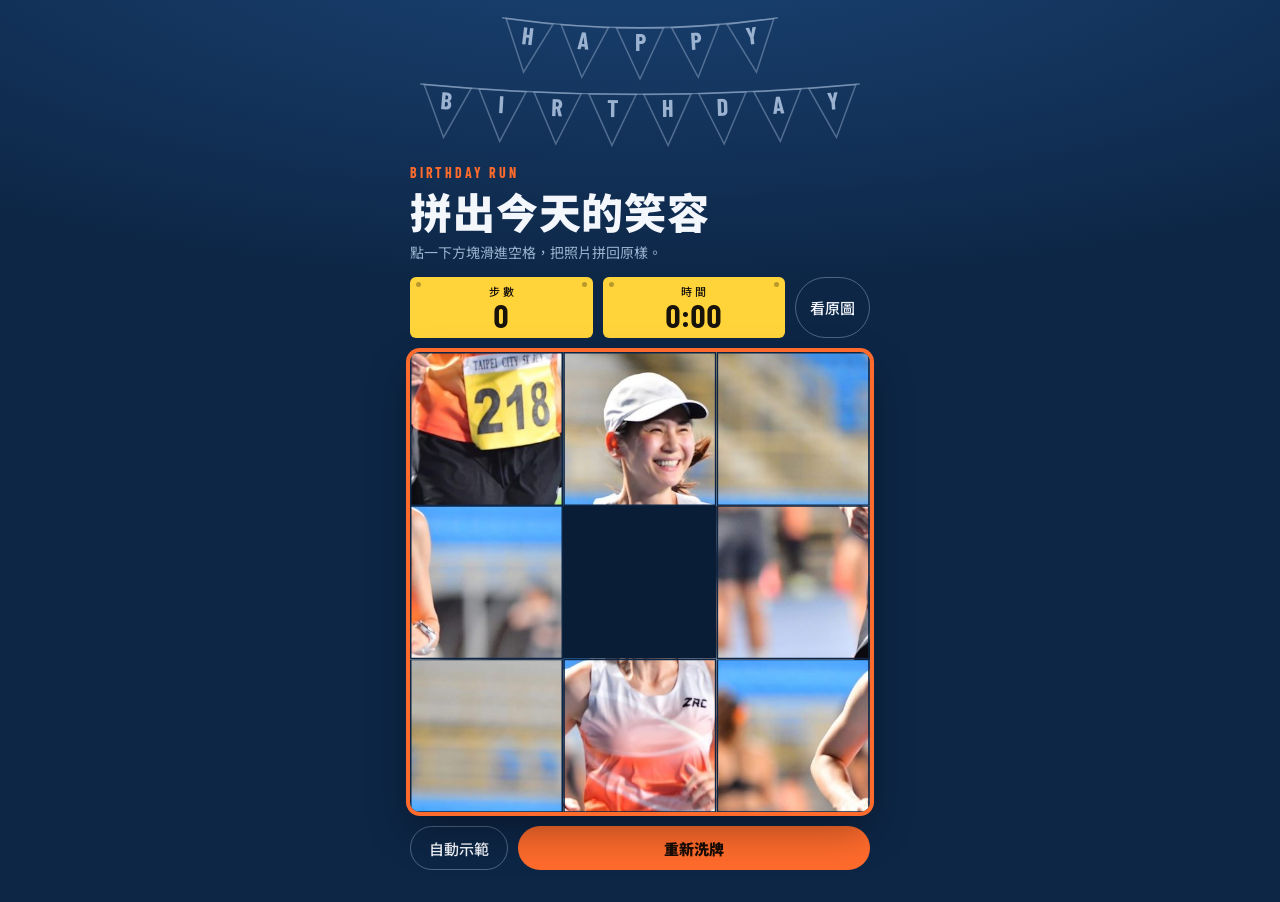
==== index.html @ c2708d35 "Add birthday sliding puzzle with photo maker (#maker) Single-file mobile-first 3x3 sliding puzzle wi" ====
<!doctype html>
<html lang="zh-Hant">
<meta charset="utf-8">
<meta name="viewport" content="width=device-width, initial-scale=1, viewport-fit=cover">
<style>:root{padding-top:env(safe-area-inset-top,0px);padding-bottom:env(safe-area-inset-bottom,0px)}</style>
<title>生日快樂拼圖</title>
<meta name="claude:viewport-fit-sides" content="cover">
<link rel="preconnect" href="https://fonts.googleapis.com">
<link rel="preconnect" href="https://fonts.gstatic.com" crossorigin>
<link rel="stylesheet" href="https://fonts.googleapis.com/css2?family=Barlow+Condensed:wght@600;700&family=Noto+Sans+TC:wght@400;500;900&display=swap">
<style>
/* Layout: one centered column. Bunting, headline with cake, two race-bib stat tags, a square sliding board, controls. Fireworks canvas covers the whole screen when solved. Single deliberate dark look (track blue, jersey orange, bib yellow). */
:root {
  --bg: #0d2646;
  --surface: #15365f;
  --slot: #0a1d37;
  --ink: #f3f6fb;
  --muted: #9bb2d0;
  --orange: #ff6b2c;
  --bib: #ffd43b;
  --sky: #5cc8ff;
  --rose: #ff9db8;
  --bib-ink: #17120a;
  --font-display: "Noto Sans TC", "PingFang TC", "Microsoft JhengHei", "Heiti TC", sans-serif;
  --font-num: "Barlow Condensed", "Arial Narrow", "Helvetica Neue", sans-serif;
  color-scheme: dark;
}
[hidden] { display: none !important; }
html { background: var(--bg); }
body {
  margin: 0;
  background: var(--bg);
  background-image: radial-gradient(120% 60% at 50% -10%, #1b4577 0%, rgba(27, 69, 119, 0) 70%);
  background-repeat: no-repeat;
  color: var(--ink);
  font-family: var(--font-display);
  font-size: 15px;
  line-height: 1.5;
  padding-block: 10px 32px;
  padding-left: max(16px, env(safe-area-inset-left, 0px));
  padding-right: max(16px, env(safe-area-inset-right, 0px));
}
.wrap { max-width: 460px; margin: 0 auto; display: flex; flex-direction: column; gap: 14px; }
.sr { position: absolute; width: 1px; height: 1px; overflow: hidden; clip: rect(0 0 0 0); white-space: nowrap; }

/* bunting */
.bunting { display: block; width: 100%; height: auto; overflow: visible; }
.bunting .string { fill: none; stroke: var(--muted); stroke-opacity: .55; stroke-width: 1.2; }
.bunting .pen { fill: transparent; stroke: var(--muted); stroke-opacity: .45; stroke-width: 1.2; transition: fill .5s ease var(--d, 0s), stroke-opacity .5s ease var(--d, 0s); }
.bunting .let { fill: var(--muted); font-family: var(--font-num); font-weight: 700; font-size: 19px; transition: fill .5s ease var(--d, 0s); }
.bunting .flag { transform-box: fill-box; transform-origin: 50% 0; }
body.won .bunting .pen { fill: var(--c); stroke-opacity: 0; }
body.won .bunting .let { fill: var(--bib-ink); }
body.won .bunting .flag { animation: swing 2.8s ease-in-out var(--d, 0s) infinite alternate; }
@keyframes swing { from { transform: rotate(-3.5deg); } to { transform: rotate(3.5deg); } }

/* headline */
.head { display: flex; align-items: flex-end; gap: 12px; }
.head-text { flex: 1; min-width: 0; }
.eyebrow { margin: 0 0 4px; font-family: var(--font-num); font-weight: 700; font-size: 14px; letter-spacing: .2em; color: var(--orange); }
h1 { margin: 0; font-weight: 900; font-size: clamp(30px, 9.4vw, 42px); line-height: 1.12; letter-spacing: .02em; text-wrap: balance; }
body.won h1 { color: var(--bib); }
.sub { margin: 8px 0 0; color: var(--muted); font-size: 14px; max-width: 30em; }
body.won .sub { color: var(--ink); }
.cake { flex: none; width: 62px; height: auto; display: block; }
.cake .flame { opacity: 0; transform-box: fill-box; transform-origin: 50% 100%; transition: opacity .6s ease .5s; }
body.won .cake .flame { opacity: 1; animation: flicker .5s ease-in-out infinite alternate; }
@keyframes flicker { from { transform: scaleY(1) scaleX(1); } to { transform: scaleY(1.14) scaleX(.9); } }

/* race-bib stats */
.stats { display: grid; grid-template-columns: 1fr 1fr auto; gap: 10px; align-items: stretch; }
.bib { position: relative; background: var(--bib); color: var(--bib-ink); border-radius: 6px; padding: 8px 12px 7px; display: flex; flex-direction: column; gap: 1px; }
.bib::before, .bib::after { content: ""; position: absolute; top: 5px; width: 5px; height: 5px; border-radius: 50%; background: rgba(23, 18, 10, .3); }
.bib::before { left: 6px; }
.bib::after { right: 6px; }
.bib .k { font-weight: 500; font-size: 11px; line-height: 1.2; letter-spacing: .24em; padding-left: .24em; text-align: center; }
.bib .v { font-family: var(--font-num); font-weight: 700; font-size: 32px; line-height: 1; text-align: center; font-variant-numeric: tabular-nums; }

/* board */
.board {
  position: relative; width: 100%; aspect-ratio: 1; background: var(--slot); border-radius: 10px; overflow: hidden;
  touch-action: manipulation; box-shadow: 0 0 0 4px var(--orange), 0 18px 40px rgba(0, 0, 0, .35);
  transition: box-shadow .6s ease;
}
body.won .board { box-shadow: 0 0 0 4px var(--bib), 0 0 44px rgba(255, 212, 59, .4); }
.tile {
  position: absolute; left: 0; top: 0; padding: 0; margin: 0; border: 0; border-radius: 0; cursor: pointer;
  width: calc(100% / var(--n)); height: calc(100% / var(--n));
  background-color: var(--surface); background-image: var(--img); background-size: calc(var(--n) * 100%) calc(var(--n) * 100%);
  box-shadow: inset 0 0 0 1.5px var(--bg);
  transition: transform .16s ease, opacity .6s ease, box-shadow .6s ease;
  -webkit-tap-highlight-color: transparent;
}
.tile:focus-visible { outline: 3px solid var(--bib); outline-offset: -3px; }
.tile.blank { opacity: 0; pointer-events: none; }
.board.solved .tile { box-shadow: none; cursor: default; }
.board.solved .tile.blank { opacity: 1; }
.celebrate { position: absolute; inset: 0; z-index: 3; display: flex; align-items: center; justify-content: center; padding: 16px; pointer-events: none; opacity: 0; transition: opacity .6s ease .35s; }
body.won .celebrate { opacity: 1; }
.board.bare .celebrate { opacity: 0; transition-delay: 0s; }
.celebrate .card { display: flex; flex-direction: column; align-items: center; gap: 6px; text-align: center; max-width: 88%; padding: 14px 20px 16px; border-radius: 14px; background: rgba(13, 38, 70, .72); -webkit-backdrop-filter: blur(3px); backdrop-filter: blur(3px); box-shadow: 0 0 0 1.5px rgba(255, 212, 59, .65), 0 10px 30px rgba(0, 0, 0, .35); transform: scale(.92); transition: transform .7s cubic-bezier(.2, 1.4, .4, 1) .35s; }
body.won .celebrate .card { transform: none; }
.celebrate .cake { width: 58px; }
.celebrate h2 { margin: 0; font-weight: 900; font-size: clamp(26px, 8.6vw, 36px); line-height: 1.15; letter-spacing: .04em; color: var(--bib); }
.celebrate p { margin: 0; font-size: clamp(13px, 3.9vw, 15px); line-height: 1.55; color: var(--ink); text-wrap: balance; }
.celebrate p { white-space: pre-line; }
.ref { position: absolute; inset: 0; background-image: var(--img); background-size: cover; opacity: 0; transition: opacity .2s ease; pointer-events: none; z-index: 2; }
.board.peek .ref { opacity: 1; }

/* controls */
.controls { display: flex; flex-wrap: wrap; gap: 10px; align-items: center; }
.btn { font: 500 15px/1 var(--font-display); min-height: 44px; padding: 0 18px; border-radius: 999px; border: 1.5px solid transparent; cursor: pointer; color: var(--ink); background: transparent; -webkit-tap-highlight-color: transparent; }
.btn:focus-visible { outline: 3px solid var(--bib); outline-offset: 2px; }
.btn.primary { background: var(--orange); color: #1a0c04; font-weight: 900; }
.btn.ghost { border-color: rgba(155, 178, 208, .45); }
.btn.ghost[aria-pressed="true"] { background: var(--ink); color: var(--bg); border-color: var(--ink); }
.btn:disabled { opacity: .4; cursor: default; }
.stats .btn { min-height: 0; padding: 0 14px; }
.grow { flex: 1; }

.back { position: fixed; left: max(12px, env(safe-area-inset-left, 0px)); bottom: max(12px, env(safe-area-inset-bottom, 0px)); z-index: 6; font: 500 13px/1 var(--font-display); min-height: 40px; padding: 0 14px; border-radius: 999px; border: 1.5px solid rgba(155, 178, 208, .55); background: var(--slot); color: var(--ink); cursor: pointer; }
.mk { max-width: 460px; margin: 0 auto; display: flex; flex-direction: column; gap: 12px; }
.mk h1 { font-size: clamp(26px, 8vw, 34px); }
.mk label { font-size: 13px; color: var(--muted); letter-spacing: .08em; }
.mk .pick { display: inline-flex; align-items: center; justify-content: center; min-height: 48px; border-radius: 999px; background: var(--orange); color: #1a0c04; font-weight: 900; font-size: 16px; letter-spacing: .04em; cursor: pointer; position: relative; overflow: hidden; }
.mk .pick input { position: absolute; inset: 0; opacity: 0; cursor: pointer; width: 100%; }
.mk .pick:focus-within { outline: 3px solid var(--bib); outline-offset: 2px; }
.stage { width: 100%; aspect-ratio: 1; border-radius: 10px; overflow: hidden; background: var(--slot); box-shadow: 0 0 0 4px var(--orange); touch-action: none; }
.stage canvas { display: block; width: 100%; height: 100%; cursor: grab; }
.mk input[type="text"], .mk textarea { width: 100%; box-sizing: border-box; font: 500 16px/1.5 var(--font-display); color: var(--ink); background: var(--slot); border: 1.5px solid rgba(155, 178, 208, .35); border-radius: 10px; padding: 10px 12px; resize: vertical; }
.mk input[type="text"]:focus, .mk textarea:focus { outline: 3px solid var(--bib); outline-offset: 1px; }
.mk input[type="range"] { width: 100%; accent-color: var(--orange); min-height: 32px; }
.mk .row { display: flex; flex-wrap: wrap; gap: 10px; }
.mk .row .btn { flex: 1 1 140px; }
.mk .hint, .mk .stat { margin: 0; font-size: 13px; color: var(--muted); }
.mk .stat { color: var(--ink); }
.mk .url { font-size: 12px; min-height: 64px; }
.mk .note { margin: 0; padding: 10px 12px; border-radius: 10px; background: var(--slot); font-size: 13px; color: var(--muted); }
#fx { position: fixed; inset: 0; width: 100%; height: 100%; pointer-events: none; z-index: 5; }

@media (prefers-reduced-motion: reduce) {
  .tile, .board, .ref, .celebrate, .celebrate .card { transition: none; }
  body.won .bunting .flag, body.won .cake .flame { animation: none; }
}
@media (max-width: 360px) {
  .stats { grid-template-columns: 1fr 1fr; }
  .stats .btn { grid-column: 1 / -1; min-height: 40px; }
  .cake { width: 52px; }
}
</style>

<div class="wrap" id="game">
  <svg id="bunting" class="bunting" viewBox="0 0 360 108" role="img" aria-label="HAPPY BIRTHDAY 彩旗"></svg>

  <header class="head">
    <div class="head-text">
      <p class="eyebrow" id="eyebrow">BIRTHDAY RUN</p>
      <h1 id="title">拼出今天的笑容</h1>
      <p class="sub" id="sub" aria-live="polite">點一下方塊滑進空格，把照片拼回原樣。</p>
    </div>
  </header>

  <div class="stats">
    <div class="bib"><span class="k">步數</span><span class="v" id="moves">0</span></div>
    <div class="bib"><span class="k">時間</span><span class="v" id="time">0:00</span></div>
    <button type="button" class="btn ghost" id="peek" aria-pressed="false">看原圖</button>
  </div>

  <div class="board" id="board" role="group" aria-label="滑塊拼圖，點方塊移動">
    <div class="ref" id="ref"></div>
    <div class="celebrate" id="celebrate" aria-hidden="true">
      <div class="card">
      <svg class="cake" viewBox="0 0 84 96" aria-hidden="true">
      <ellipse cx="42" cy="89" rx="38" ry="6" fill="rgba(255,255,255,.14)"/>
      <rect x="7" y="58" width="70" height="29" rx="6" fill="#ff6b2c"/>
      <path d="M7 64 Q7 58 13 58 H71 Q77 58 77 64 V66 Q72 76 67 66 Q62 76 57 66 Q52 76 47 66 Q42 76 37 66 Q32 76 27 66 Q22 76 17 66 Q12 76 7 66 Z" fill="#f3f6fb"/>
      <rect x="16" y="38" width="52" height="22" rx="5" fill="#ffd43b"/>
      <path d="M16 43 Q16 38 21 38 H63 Q68 38 68 43 V45 Q63 55 58 45 Q53 55 48 45 Q43 55 38 45 Q33 55 28 45 Q23 55 18 45 L16 45 Z" fill="#f3f6fb"/>
      <rect x="23.5" y="22" width="5" height="17" rx="1.5" fill="#5cc8ff"/>
      <rect x="39.5" y="22" width="5" height="17" rx="1.5" fill="#ff9db8"/>
      <rect x="55.5" y="22" width="5" height="17" rx="1.5" fill="#5cc8ff"/>
      <path class="flame" d="M26 6 C30 11 29 18 26 20.5 C23 18 22 11 26 6 Z" fill="#ffd43b" stroke="#ff6b2c" stroke-width="1.4"/>
      <path class="flame" d="M42 6 C46 11 45 18 42 20.5 C39 18 38 11 42 6 Z" fill="#ffd43b" stroke="#ff6b2c" stroke-width="1.4"/>
      <path class="flame" d="M58 6 C62 11 61 18 58 20.5 C55 18 54 11 58 6 Z" fill="#ffd43b" stroke="#ff6b2c" stroke-width="1.4"/>
      </svg>
        <h2>生日快樂！</h2>
        <p>祝妳新的一歲，笑著一路跑到終點。</p>
      </div>
    </div>
  </div>

  <div class="controls">
    <button type="button" class="btn ghost" id="demo">自動示範</button>
    <button type="button" class="btn primary grow" id="shuffle">重新洗牌</button>
    <button type="button" class="btn ghost" id="replay" hidden>再放一次煙火</button>
  </div>
</div>

<canvas id="fx" aria-hidden="true"></canvas>
<button type="button" class="back" id="back" hidden>← 回製作台</button>

<main class="mk" id="maker" hidden>
  <div>
    <p class="eyebrow">BIRTHDAY RUN · 製作台</p>
    <h1>換一張照片</h1>
  </div>
  <label class="pick">選擇照片<input id="pick" type="file" accept="image/*"></label>
  <div class="stage"><canvas id="crop" width="720" height="720" aria-label="照片裁切預覽，可拖曳調整位置"></canvas></div>
  <label for="zoom">放大</label>
  <input type="range" id="zoom" min="1" max="3" step="0.01" value="1">
  <p class="hint">拖曳照片調整位置。拼圖會用這個正方形範圍。</p>
  <label for="mt">標題</label>
  <input type="text" id="mt" maxlength="14">
  <label for="mm">祝福語</label>
  <textarea id="mm" rows="3" maxlength="60"></textarea>
  <div class="row">
    <button type="button" class="btn ghost" id="mtest">試玩看看</button>
    <button type="button" class="btn primary" id="mlink">產生分享連結</button>
    <button type="button" class="btn ghost" id="mdl">下載高畫質遊戲檔</button>
  </div>
  <p class="stat" id="mstat" aria-live="polite"></p>
  <textarea class="url" id="murl" rows="3" readonly hidden aria-label="分享連結"></textarea>
  <p class="note">分享連結的照片會壓縮，畫質較低，適合用 LINE 傳。要高畫質或做 QR code，請下載遊戲檔，上傳到網頁空間後用那個網址。</p>
</main>

<script id="cfg" type="application/json">{"img": "[data-uri]", "t": "生日快樂！", "m": "祝妳新的一歲，笑著一路跑到終點。"}</script>

<script>
var PRISTINE = document.documentElement.outerHTML;
(function () {
  var CFG = {};
  try { CFG = JSON.parse(document.getElementById('cfg').textContent); } catch (e) {}
  var b64d = function (s) { s = s.replace(/-/g, '+').replace(/_/g, '/'); while (s.length % 4) s += '='; return atob(s); };
  var b64e = function (s) { return btoa(s).replace(/\+/g, '-').replace(/\//g, '_').replace(/=+$/, ''); };
  try {
    var hm = /^#g=([^~]+)~(.*)$/.exec(location.hash);
    if (hm) {
      var tx = JSON.parse(decodeURIComponent(escape(b64d(hm[2]))));
      CFG = { img: 'data:image/jpeg;base64,' + hm[1].replace(/-/g, '+').replace(/_/g, '/'), t: tx.t, m: tx.m };
    }
  } catch (e) {}
  var IMG = CFG.img || '';
  var $ = function (id) { return document.getElementById(id); };
  var reduce = window.matchMedia && matchMedia('(prefers-reduced-motion: reduce)').matches;

  var board = $('board'), movesEl = $('moves'), timeEl = $('time');
  var eyebrow = $('eyebrow'), title = $('title'), sub = $('sub');
  var peekBtn = $('peek'), shuffleBtn = $('shuffle'), replayBtn = $('replay'), demoBtn = $('demo'), celebrate = $('celebrate');
  function applyCfg(c) {
    IMG = c.img;
    board.style.setProperty('--img', 'url("' + IMG + '")');
    document.documentElement.style.setProperty('--img', 'url("' + IMG + '")');
    celebrate.querySelector('h2').textContent = c.t || '生日快樂！';
    celebrate.querySelector('p').textContent = c.m || '';
  }
  applyCfg(CFG);

  var TEXT = {
    idle: ['BIRTHDAY RUN', '拼出今天的笑容', '點一下方塊滑進空格，把照片拼回原樣。'],
    won: ['FINISH LINE', '完賽！', '']
  };

  /* ---------- bunting ---------- */
  (function buildBunting() {
    var NS = 'http://www.w3.org/2000/svg';
    var svg = $('bunting');
    var colors = ['#ff6b2c', '#ffd43b', '#5cc8ff', '#ff9db8'];
    var idx = 0;
    function row(text, x0, x1, y0, sag) {
      var s = document.createElementNS(NS, 'path');
      s.setAttribute('class', 'string');
      s.setAttribute('d', 'M' + x0 + ' ' + y0 + ' Q' + ((x0 + x1) / 2) + ' ' + (y0 + 2 * sag) + ' ' + x1 + ' ' + y0);
      svg.appendChild(s);
      var pitch = (x1 - x0) / text.length;
      for (var i = 0; i < text.length; i++) {
        var x = x0 + pitch * (i + 0.5);
        var t = (x - x0) / (x1 - x0);
        var y = y0 + 4 * sag * t * (1 - t);
        var ang = Math.atan(4 * sag * (1 - 2 * t) / (x1 - x0)) * 180 / Math.PI;
        var g = document.createElementNS(NS, 'g');
        g.setAttribute('transform', 'translate(' + x.toFixed(1) + ' ' + y.toFixed(1) + ') rotate(' + ang.toFixed(1) + ')');
        var f = document.createElementNS(NS, 'g');
        f.setAttribute('class', 'flag');
        var d = (idx * 0.08).toFixed(2) + 's';
        f.setAttribute('style', '--c:' + colors[idx % colors.length] + ';--d:' + d);
        var p = document.createElementNS(NS, 'path');
        p.setAttribute('class', 'pen');
        p.setAttribute('d', 'M-18.5 0 H18.5 L0 40 Z');
        var tx = document.createElementNS(NS, 'text');
        tx.setAttribute('class', 'let');
        tx.setAttribute('x', '0'); tx.setAttribute('y', '18'); tx.setAttribute('text-anchor', 'middle');
        tx.textContent = text.charAt(i);
        f.appendChild(p); f.appendChild(tx); g.appendChild(f); svg.appendChild(g);
        idx++;
      }
    }
    row('HAPPY', 72, 288, 6, 8);
    row('BIRTHDAY', 8, 352, 58, 8);
  })();

  /* ---------- puzzle ---------- */
  var n = 3, B = 8, cell = [], tiles = [];
  var moves = 0, t0 = 0, timer = 0, solved = false, demoing = false, demoTimers = [], hist = [];

  function build(size) {
    n = size; B = n * n - 1;
    board.style.setProperty('--n', n);
    for (var i = 0; i < tiles.length; i++) tiles[i].remove();
    tiles = [];
    for (var id = 0; id < n * n; id++) {
      (function (id) {
        var b = document.createElement('button');
        b.type = 'button';
        b.className = 'tile';
        var r = Math.floor(id / n), c = id % n;
        b.style.backgroundPosition = (c / (n - 1) * 100) + '% ' + (r / (n - 1) * 100) + '%';
        if (id === B) { b.classList.add('blank'); b.tabIndex = -1; b.setAttribute('aria-hidden', 'true'); }
        else b.setAttribute('aria-label', '拼圖方塊 ' + (id + 1));
        b.addEventListener('click', function () { onTile(id); });
        board.appendChild(b);
        tiles.push(b);
      })(id);
    }
    demoBtn.disabled = false;
    shuffle();
  }

  function render() {
    for (var id = 0; id < tiles.length; id++) {
      var c = cell[id];
      tiles[id].style.transform = 'translate(' + (c % n) * 100 + '%,' + Math.floor(c / n) * 100 + '%)';
    }
  }

  function isSolved() {
    for (var i = 0; i < cell.length; i++) if (cell[i] !== i) return false;
    return true;
  }

  function tileAt(c) { return cell.indexOf(c); }

  /* every single-tile step is logged; stepping the same tile back cancels the step, so reversing the log always solves the board */
  function record(tid) {
    if (hist.length && hist[hist.length - 1] === tid) hist.pop(); else hist.push(tid);
  }

  function slide(id) {
    var bc = cell[B], c = cell[id];
    var cr = Math.floor(c / n), cc = c % n, br = Math.floor(bc / n), bcc = bc % n;
    if (cr !== br && cc !== bcc) return false;
    var dr = Math.sign(br - cr), dc = Math.sign(bcc - cc);
    var chain = [], r = br, col = bcc;
    while (r !== cr || col !== cc) { r -= dr; col -= dc; chain.push(r * n + col); }
    var target = bc;
    for (var i = 0; i < chain.length; i++) {
      var tid = tileAt(chain[i]);
      record(tid);
      cell[tid] = target;
      target = chain[i];
    }
    cell[B] = target;
    return true;
  }

  function shuffle() {
    clearFx();
    solved = false; moves = 0; t0 = 0;
    stopDemo();
    clearInterval(timer); timer = 0;
    celebrate.setAttribute('aria-hidden', 'true');
    document.body.classList.remove('won');
    board.classList.remove('solved', 'peek', 'bare');
    peekBtn.setAttribute('aria-pressed', 'false'); peekBtn.textContent = '看原圖'; peekBtn.disabled = false;
    replayBtn.hidden = true; shuffleBtn.textContent = '重新洗牌';
    eyebrow.textContent = TEXT.idle[0]; title.textContent = TEXT.idle[1]; sub.textContent = TEXT.idle[2];
    tiles[B].setAttribute('aria-hidden', 'true');
    movesEl.textContent = '0'; timeEl.textContent = '0:00';

    do {
      cell = []; hist = []; for (var i = 0; i < n * n; i++) cell.push(i);
      var last = -1, steps = n === 3 ? 24 : 70;
      for (var s = 0; s < steps; s++) {
        var bc = cell[B], r = Math.floor(bc / n), c = bc % n, opts = [];
        if (r > 0) opts.push(bc - n);
        if (r < n - 1) opts.push(bc + n);
        if (c > 0) opts.push(bc - 1);
        if (c < n - 1) opts.push(bc + 1);
        opts = opts.filter(function (o) { return o !== last; });
        var pick = opts[Math.floor(Math.random() * opts.length)];
        var ptid = tileAt(pick);
        record(ptid);
        cell[ptid] = bc;
        cell[B] = pick;
        last = bc;
      }
    } while (isSolved());
    render();
  }

  function fmt(ms) {
    var s = Math.floor(ms / 1000), m = Math.floor(s / 60);
    return m + ':' + (s % 60 < 10 ? '0' : '') + (s % 60);
  }

  function onTile(id, auto) {
    if (solved || id === B || (demoing && !auto)) return;
    if (!slide(id)) return;
    moves++;
    movesEl.textContent = moves;
    if (!t0) {
      t0 = Date.now();
      timer = setInterval(function () { timeEl.textContent = fmt(Date.now() - t0); }, 250);
    }
    render();
    if (isSolved()) win();
  }

  function win() {
    solved = true;
    clearInterval(timer); timer = 0;
    timeEl.textContent = fmt(Date.now() - t0);
    board.classList.remove('peek');
    board.classList.add('solved');
    celebrate.removeAttribute('aria-hidden');
    peekBtn.setAttribute('aria-pressed', 'false'); peekBtn.textContent = '看照片'; peekBtn.disabled = false;
    tiles[B].removeAttribute('aria-hidden');
    document.body.classList.add('won');
    eyebrow.textContent = TEXT.won[0]; title.textContent = TEXT.won[1]; sub.textContent = '共 ' + moves + ' 步，用時 ' + timeEl.textContent + '。生日快樂！';
    replayBtn.hidden = false; shuffleBtn.textContent = '再玩一次'; demoBtn.disabled = true;
    setTimeout(fireworks, reduce ? 0 : 350);
  }

  function solveBFS() {
    var start = new Array(9);
    for (var id = 0; id < 9; id++) start[cell[id]] = id;
    var key = start.join(''), goal = '012345678';
    if (key === goal) return [];
    var prev = {}; prev[key] = null;
    var q = [key], qi = 0, found = false;
    while (qi < q.length && !found) {
      var k = q[qi++], bi = k.indexOf('8'), r = Math.floor(bi / 3), c = bi % 3, nbs = [];
      if (r > 0) nbs.push(bi - 3);
      if (r < 2) nbs.push(bi + 3);
      if (c > 0) nbs.push(bi - 1);
      if (c < 2) nbs.push(bi + 1);
      for (var j = 0; j < nbs.length; j++) {
        var nb = nbs[j], a = k.split('');
        a[bi] = a[nb]; a[nb] = '8';
        var nk = a.join('');
        if (prev.hasOwnProperty(nk)) continue;
        prev[nk] = [k, parseInt(k.charAt(nb), 10)];
        if (nk === goal) { found = true; break; }
        q.push(nk);
      }
    }
    var path = [], cur = goal;
    while (prev[cur]) { path.push(prev[cur][1]); cur = prev[cur][0]; }
    return path.reverse();
  }

  function stopDemo() {
    demoTimers.forEach(clearTimeout); demoTimers = [];
    demoing = false;
    demoBtn.textContent = '自動示範';
    demoBtn.disabled = solved;
  }

  function demo() {
    if (solved || demoing) return;
    var path = solveBFS();
    if (!path.length) return;
    var step = 420;
    demoing = true;
    demoBtn.textContent = '示範中…'; demoBtn.disabled = true;
    path.forEach(function (id, i) {
      demoTimers.push(setTimeout(function () {
        onTile(id, true);
        if (i === path.length - 1) stopDemo();
      }, 500 + i * step));
    });
  }
  demoBtn.addEventListener('click', demo);

  document.addEventListener('keydown', function (e) {
    var map = { ArrowUp: n, ArrowDown: -n, ArrowLeft: 1, ArrowRight: -1 };
    if (!(e.key in map) || solved) return;
    var bc = cell[B], c = bc % n, r = Math.floor(bc / n);
    if (e.key === 'ArrowUp' && r === n - 1) return;
    if (e.key === 'ArrowDown' && r === 0) return;
    if (e.key === 'ArrowLeft' && c === n - 1) return;
    if (e.key === 'ArrowRight' && c === 0) return;
    e.preventDefault();
    onTile(tileAt(bc + map[e.key]));
  });

  peekBtn.addEventListener('click', function () {
    if (solved) {
      var bare = board.classList.toggle('bare');
      peekBtn.setAttribute('aria-pressed', bare ? 'true' : 'false');
      peekBtn.textContent = bare ? '顯示祝福' : '看照片';
      return;
    }
    var on = !board.classList.contains('peek');
    board.classList.toggle('peek', on);
    peekBtn.setAttribute('aria-pressed', on ? 'true' : 'false');
    peekBtn.textContent = on ? '收起原圖' : '看原圖';
  });
  shuffleBtn.addEventListener('click', shuffle);
  replayBtn.addEventListener('click', fireworks);

  /* ---------- fireworks ---------- */
  var cv = $('fx'), ctx = cv.getContext('2d');
  var W = 0, H = 0;
  var PAL = ['#ff6b2c', '#ffd43b', '#5cc8ff', '#ff9db8', '#ffffff', '#9be37a'];
  var rockets = [], sparks = [], timers = [], raf = 0, pending = 0;

  function size() {
    var dpr = Math.min(window.devicePixelRatio || 1, 2);
    W = window.innerWidth; H = window.innerHeight;
    cv.width = Math.round(W * dpr); cv.height = Math.round(H * dpr);
    ctx.setTransform(dpr, 0, 0, dpr, 0, 0);
  }
  window.addEventListener('resize', size);
  size();

  function launch() {
    var x = W * (0.14 + Math.random() * 0.72), ty = H * (0.12 + Math.random() * 0.3);
    rockets.push({ x: x, y: H + 8, ty: ty, vy: -(H - ty + 8) / 52, vx: (Math.random() - 0.5) * 0.6, col: PAL[Math.random() * PAL.length | 0] });
    loop();
  }

  function burst(x, y, col) {
    var count = reduce ? 36 : 70 + (Math.random() * 40 | 0);
    var ring = Math.random() < 0.35;
    var col2 = PAL[Math.random() * PAL.length | 0];
    for (var i = 0; i < count; i++) {
      var a = Math.PI * 2 * i / count + Math.random() * 0.08;
      var sp = ring ? 3.4 + Math.random() * 0.2 : 1 + Math.random() * 4.4;
      sparks.push({ x: x, y: y, px: x, py: y, vx: Math.cos(a) * sp, vy: Math.sin(a) * sp, life: 1, dec: 0.011 + Math.random() * 0.012, col: Math.random() < 0.7 ? col : col2 });
    }
  }

  function loop() { if (!raf) raf = requestAnimationFrame(step); }

  function step() {
    raf = 0;
    ctx.globalCompositeOperation = 'destination-out';
    ctx.fillStyle = 'rgba(0,0,0,0.22)';
    ctx.fillRect(0, 0, W, H);
    ctx.globalCompositeOperation = 'lighter';
    ctx.lineCap = 'round';
    var i;
    for (i = rockets.length - 1; i >= 0; i--) {
      var r = rockets[i];
      r.x += r.vx; r.y += r.vy;
      ctx.globalAlpha = 1; ctx.strokeStyle = r.col; ctx.lineWidth = 2.5;
      ctx.beginPath(); ctx.moveTo(r.x - r.vx * 3, r.y - r.vy * 3); ctx.lineTo(r.x, r.y); ctx.stroke();
      if (r.y <= r.ty) { burst(r.x, r.y, r.col); rockets.splice(i, 1); }
    }
    for (i = sparks.length - 1; i >= 0; i--) {
      var s = sparks[i];
      s.px = s.x; s.py = s.y;
      s.vx *= 0.985; s.vy = s.vy * 0.985 + 0.045;
      s.x += s.vx; s.y += s.vy; s.life -= s.dec;
      if (s.life <= 0) { sparks.splice(i, 1); continue; }
      ctx.globalAlpha = s.life; ctx.strokeStyle = s.col; ctx.lineWidth = 2;
      ctx.beginPath(); ctx.moveTo(s.px, s.py); ctx.lineTo(s.x, s.y); ctx.stroke();
    }
    ctx.globalAlpha = 1;
    if (rockets.length || sparks.length || pending > 0) raf = requestAnimationFrame(step);
    else { ctx.globalCompositeOperation = 'source-over'; ctx.clearRect(0, 0, W, H); }
  }

  function clearFx() {
    timers.forEach(clearTimeout); timers = [];
    rockets = []; sparks = []; pending = 0;
    ctx.globalCompositeOperation = 'source-over'; ctx.globalAlpha = 1;
    ctx.clearRect(0, 0, W, H);
  }

  function fireworks() {
    clearFx();
    var total = reduce ? 3 : 9, gap = reduce ? 600 : 560;
    pending = total;
    for (var i = 0; i < total; i++) {
      timers.push(setTimeout(function () { pending--; launch(); }, i * gap + Math.random() * 180));
    }
    loop();
  }

  /* ---------- maker ---------- */
  var gameEl = $('game'), makerEl = $('maker'), backBtn = $('back');
  window.addEventListener('hashchange', function () { location.reload(); });
  var cropCv = $('crop'), cctx = cropCv.getContext('2d'), zoomEl = $('zoom');
  var mt = $('mt'), mm = $('mm'), mstat = $('mstat'), murl = $('murl');
  var src = null, cx = 0, cy = 0, zoom = 1;

  function span() { return Math.min(src.naturalWidth, src.naturalHeight) / zoom; }
  function clampC() {
    var s = span(), w = src.naturalWidth, h = src.naturalHeight;
    cx = Math.max(s / 2, Math.min(w - s / 2, cx));
    cy = Math.max(s / 2, Math.min(h - s / 2, cy));
  }
  function drawTo(cv, px) {
    var c = cv.getContext('2d'), s = span();
    cv.width = px; cv.height = px;
    c.drawImage(src, cx - s / 2, cy - s / 2, s, s, 0, 0, px, px);
  }
  function redraw() { if (src) { clampC(); drawTo(cropCv, 720); } }
  function loadSrc(url, done) {
    var im = new Image();
    im.onload = function () { src = im; zoom = 1; zoomEl.value = 1; cx = im.naturalWidth / 2; cy = im.naturalHeight / 2; redraw(); if (done) done(); };
    im.onerror = function () { mstat.textContent = '這張照片讀不進來，請換一張。'; };
    im.src = url;
  }
  function jpeg(px, q) {
    var cv = document.createElement('canvas');
    drawTo(cv, px);
    return cv.toDataURL('image/jpeg', q);
  }
  function current(px, q) { return { img: jpeg(px, q), t: mt.value.trim() || '生日快樂！', m: mm.value.trim() }; }

  $('pick').addEventListener('change', function (e) {
    var f = e.target.files && e.target.files[0];
    if (!f) return;
    var r = new FileReader();
    r.onload = function () { loadSrc(r.result, function () { mstat.textContent = '照片已載入，可拖曳或放大調整。'; }); };
    r.readAsDataURL(f);
  });
  zoomEl.addEventListener('input', function () { zoom = parseFloat(zoomEl.value); redraw(); });
  var drag = null;
  cropCv.addEventListener('pointerdown', function (e) { if (!src) return; drag = { x: e.clientX, y: e.clientY }; cropCv.setPointerCapture(e.pointerId); });
  cropCv.addEventListener('pointermove', function (e) {
    if (!drag || !src) return;
    var k = span() / cropCv.getBoundingClientRect().width;
    cx -= (e.clientX - drag.x) * k; cy -= (e.clientY - drag.y) * k;
    drag = { x: e.clientX, y: e.clientY };
    redraw();
  });
  ['pointerup', 'pointercancel'].forEach(function (ev) { cropCv.addEventListener(ev, function () { drag = null; }); });

  $('mtest').addEventListener('click', function () {
    if (!src) return;
    applyCfg(current(720, 0.82));
    makerEl.hidden = true; gameEl.hidden = false; backBtn.hidden = false;
    shuffle();
  });
  backBtn.addEventListener('click', function () {
    clearFx(); backBtn.hidden = true; gameEl.hidden = true; makerEl.hidden = false;
    document.body.classList.remove('won');
  });

  function buildLink() {
    if (!src) return null;
    var text = b64e(unescape(encodeURIComponent(JSON.stringify({ t: mt.value.trim() || '生日快樂！', m: mm.value.trim() }))));
    var sizes = [480, 420, 380, 340, 300, 270, 240, 210], qs = [0.6, 0.45, 0.35], last = null;
    for (var i = 0; i < sizes.length; i++) {
      for (var j = 0; j < qs.length; j++) {
        var d = jpeg(sizes[i], qs[j]).split(',')[1].replace(/\+/g, '-').replace(/\//g, '_').replace(/=+$/, '');
        last = { link: location.origin + location.pathname + '#g=' + d + '~' + text, px: sizes[i], q: qs[j] };
        if (last.link.length <= 8000) return last;
      }
    }
    return last;
  }
  $('mlink').addEventListener('click', function () {
    var r = buildLink();
    if (!r) { mstat.textContent = '請先選一張照片。'; return; }
    murl.hidden = false; murl.value = r.link; murl.focus(); murl.select();
    var msg = '連結共 ' + r.link.length + ' 字，照片壓成 ' + r.px + '×' + r.px + '。';
    var done = function () { mstat.textContent = '已複製。' + msg; };
    var fail = function () { mstat.textContent = '請長按上方連結全選後複製。' + msg; };
    if (navigator.clipboard && navigator.clipboard.writeText) navigator.clipboard.writeText(r.link).then(done, fail); else fail();
  });
  $('mdl').addEventListener('click', function () {
    if (!src) { mstat.textContent = '請先選一張照片。'; return; }
    var html = '<!doctype html>\n' + PRISTINE.replace(/(<script id="cfg" type="application\/json">)[\s\S]*?(<\/script>)/, function (_, a, b) {
      return a + JSON.stringify(current(720, 0.82)).replace(/</g, '\\u003c') + b;
    });
    var a = document.createElement('a');
    a.href = URL.createObjectURL(new Blob([html], { type: 'text/html' }));
    a.download = 'index.html';
    document.body.appendChild(a); a.click(); a.remove();
    mstat.textContent = '已下載 index.html，上傳到網頁空間後就是新的遊戲。';
  });

  if (location.hash === '#maker') {
    gameEl.hidden = true; makerEl.hidden = false;
    mt.value = celebrate.querySelector('h2').textContent;
    mm.value = celebrate.querySelector('p').textContent;
    loadSrc(IMG);
  }

  build(3);
})();
</script>
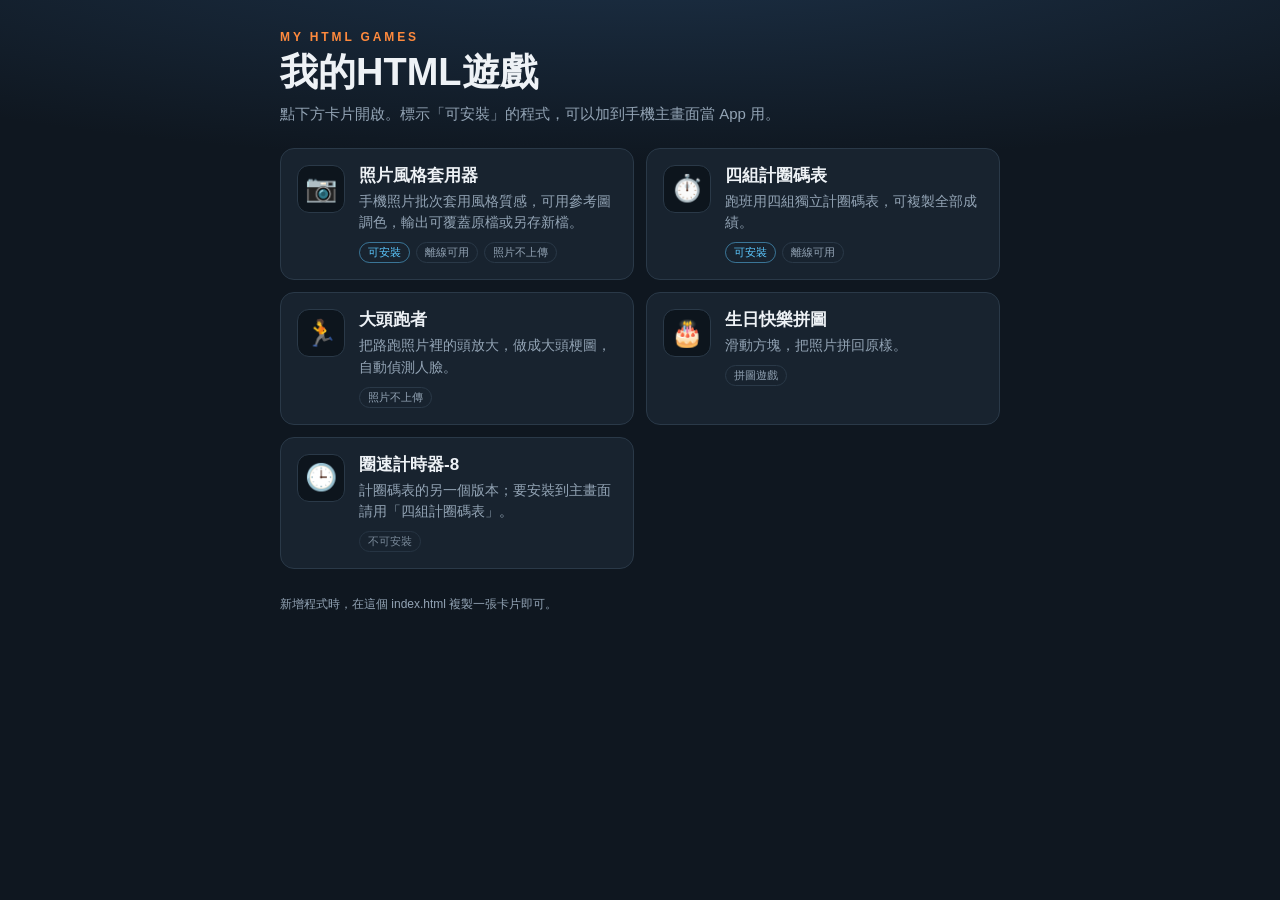
==== commit 2f806741: "Add home page index.html linking all apps; move birthday puzzle to birthday-puzzle/ Co-Authored-By: " ====
--- a/index.html
+++ b/index.html
@@ -1,696 +1,96 @@
 <!doctype html>
 <html lang="zh-Hant">
+<head>
 <meta charset="utf-8">
 <meta name="viewport" content="width=device-width, initial-scale=1, viewport-fit=cover">
-<style>:root{padding-top:env(safe-area-inset-top,0px);padding-bottom:env(safe-area-inset-bottom,0px)}</style>
-<title>生日快樂拼圖</title>
-<meta name="claude:viewport-fit-sides" content="cover">
-<link rel="preconnect" href="https://fonts.googleapis.com">
-<link rel="preconnect" href="https://fonts.gstatic.com" crossorigin>
-<link rel="stylesheet" href="https://fonts.googleapis.com/css2?family=Barlow+Condensed:wght@600;700&family=Noto+Sans+TC:wght@400;500;900&display=swap">
+<title>我的HTML遊戲</title>
+<meta name="description" content="我的 HTML 小程式合集：生日快樂拼圖、大頭跑者、四組計圈碼表、照片風格套用器。">
+<meta name="theme-color" content="#0f1720">
 <style>
-/* Layout: one centered column. Bunting, headline with cake, two race-bib stat tags, a square sliding board, controls. Fireworks canvas covers the whole screen when solved. Single deliberate dark look (track blue, jersey orange, bib yellow). */
-:root {
-  --bg: #0d2646;
-  --surface: #15365f;
-  --slot: #0a1d37;
-  --ink: #f3f6fb;
-  --muted: #9bb2d0;
-  --orange: #ff6b2c;
-  --bib: #ffd43b;
-  --sky: #5cc8ff;
-  --rose: #ff9db8;
-  --bib-ink: #17120a;
-  --font-display: "Noto Sans TC", "PingFang TC", "Microsoft JhengHei", "Heiti TC", sans-serif;
-  --font-num: "Barlow Condensed", "Arial Narrow", "Helvetica Neue", sans-serif;
-  color-scheme: dark;
+:root{
+  --bg:#0f1720;--card:#18232f;--line:#2a3948;--ink:#eef2f6;--mut:#93a4b5;--ac:#ff8a3d;--pwa:#5cc8ff;
+  --font:"Noto Sans TC","PingFang TC","Microsoft JhengHei","Heiti TC",-apple-system,sans-serif;
+  color-scheme:dark;
 }
-[hidden] { display: none !important; }
-html { background: var(--bg); }
-body {
-  margin: 0;
-  background: var(--bg);
-  background-image: radial-gradient(120% 60% at 50% -10%, #1b4577 0%, rgba(27, 69, 119, 0) 70%);
-  background-repeat: no-repeat;
-  color: var(--ink);
-  font-family: var(--font-display);
-  font-size: 15px;
-  line-height: 1.5;
-  padding-block: 10px 32px;
-  padding-left: max(16px, env(safe-area-inset-left, 0px));
-  padding-right: max(16px, env(safe-area-inset-right, 0px));
+*{box-sizing:border-box}
+html{background:var(--bg)}
+body{
+  margin:0;color:var(--ink);font:15px/1.55 var(--font);
+  background-image:radial-gradient(120% 50% at 50% -10%,#1d3249 0%,rgba(29,50,73,0) 70%);background-repeat:no-repeat;
+  padding:max(28px,env(safe-area-inset-top)) max(16px,env(safe-area-inset-right)) max(40px,env(safe-area-inset-bottom)) max(16px,env(safe-area-inset-left));
 }
-.wrap { max-width: 460px; margin: 0 auto; display: flex; flex-direction: column; gap: 14px; }
-.sr { position: absolute; width: 1px; height: 1px; overflow: hidden; clip: rect(0 0 0 0); white-space: nowrap; }
+.wrap{max-width:720px;margin:0 auto}
+.eyebrow{margin:0 0 4px;font-size:12px;letter-spacing:.24em;color:var(--ac);font-weight:700}
+h1{margin:0;font-size:clamp(28px,7vw,38px);font-weight:900;line-height:1.15}
+.lead{margin:8px 0 22px;color:var(--mut)}
+.grid{display:grid;gap:12px;grid-template-columns:repeat(auto-fill,minmax(min(100%,300px),1fr))}
+a.card{
+  display:flex;gap:14px;align-items:flex-start;padding:16px;border:1px solid var(--line);border-radius:14px;
+  background:var(--card);color:inherit;text-decoration:none;-webkit-tap-highlight-color:transparent;
+  transition:transform .15s ease,border-color .15s ease;
+}
+a.card:hover{border-color:var(--ac);transform:translateY(-2px)}
+a.card:focus-visible{outline:3px solid var(--ac);outline-offset:2px}
+.ico{flex:none;width:48px;height:48px;border-radius:12px;display:grid;place-items:center;font-size:26px;background:#0d151d;border:1px solid var(--line)}
+.body{min-width:0}
+.name{margin:0;font-size:17px;font-weight:700;line-height:1.3}
+.desc{margin:4px 0 0;color:var(--mut);font-size:14px}
+.tags{display:flex;flex-wrap:wrap;gap:6px;margin-top:8px}
+.tag{font-size:11px;padding:1px 8px;border-radius:999px;border:1px solid var(--line);color:var(--mut)}
+.tag.pwa{color:var(--pwa);border-color:rgba(92,200,255,.5)}
+.tag.old{opacity:.8}
+footer{margin-top:26px;color:var(--mut);font-size:12px}
+</style>
+</head>
+<body>
+<main class="wrap">
+  <p class="eyebrow">MY HTML GAMES</p>
+  <h1>我的HTML遊戲</h1>
+  <p class="lead">點下方卡片開啟。標示「可安裝」的程式，可以加到手機主畫面當 App 用。</p>
 
-/* bunting */
-.bunting { display: block; width: 100%; height: auto; overflow: visible; }
-.bunting .string { fill: none; stroke: var(--muted); stroke-opacity: .55; stroke-width: 1.2; }
-.bunting .pen { fill: transparent; stroke: var(--muted); stroke-opacity: .45; stroke-width: 1.2; transition: fill .5s ease var(--d, 0s), stroke-opacity .5s ease var(--d, 0s); }
-.bunting .let { fill: var(--muted); font-family: var(--font-num); font-weight: 700; font-size: 19px; transition: fill .5s ease var(--d, 0s); }
-.bunting .flag { transform-box: fill-box; transform-origin: 50% 0; }
-body.won .bunting .pen { fill: var(--c); stroke-opacity: 0; }
-body.won .bunting .let { fill: var(--bib-ink); }
-body.won .bunting .flag { animation: swing 2.8s ease-in-out var(--d, 0s) infinite alternate; }
-@keyframes swing { from { transform: rotate(-3.5deg); } to { transform: rotate(3.5deg); } }
-
-/* headline */
-.head { display: flex; align-items: flex-end; gap: 12px; }
-.head-text { flex: 1; min-width: 0; }
-.eyebrow { margin: 0 0 4px; font-family: var(--font-num); font-weight: 700; font-size: 14px; letter-spacing: .2em; color: var(--orange); }
-h1 { margin: 0; font-weight: 900; font-size: clamp(30px, 9.4vw, 42px); line-height: 1.12; letter-spacing: .02em; text-wrap: balance; }
-body.won h1 { color: var(--bib); }
-.sub { margin: 8px 0 0; color: var(--muted); font-size: 14px; max-width: 30em; }
-body.won .sub { color: var(--ink); }
-.cake { flex: none; width: 62px; height: auto; display: block; }
-.cake .flame { opacity: 0; transform-box: fill-box; transform-origin: 50% 100%; transition: opacity .6s ease .5s; }
-body.won .cake .flame { opacity: 1; animation: flicker .5s ease-in-out infinite alternate; }
-@keyframes flicker { from { transform: scaleY(1) scaleX(1); } to { transform: scaleY(1.14) scaleX(.9); } }
-
-/* race-bib stats */
-.stats { display: grid; grid-template-columns: 1fr 1fr auto; gap: 10px; align-items: stretch; }
-.bib { position: relative; background: var(--bib); color: var(--bib-ink); border-radius: 6px; padding: 8px 12px 7px; display: flex; flex-direction: column; gap: 1px; }
-.bib::before, .bib::after { content: ""; position: absolute; top: 5px; width: 5px; height: 5px; border-radius: 50%; background: rgba(23, 18, 10, .3); }
-.bib::before { left: 6px; }
-.bib::after { right: 6px; }
-.bib .k { font-weight: 500; font-size: 11px; line-height: 1.2; letter-spacing: .24em; padding-left: .24em; text-align: center; }
-.bib .v { font-family: var(--font-num); font-weight: 700; font-size: 32px; line-height: 1; text-align: center; font-variant-numeric: tabular-nums; }
-
-/* board */
-.board {
-  position: relative; width: 100%; aspect-ratio: 1; background: var(--slot); border-radius: 10px; overflow: hidden;
-  touch-action: manipulation; box-shadow: 0 0 0 4px var(--orange), 0 18px 40px rgba(0, 0, 0, .35);
-  transition: box-shadow .6s ease;
-}
-body.won .board { box-shadow: 0 0 0 4px var(--bib), 0 0 44px rgba(255, 212, 59, .4); }
-.tile {
-  position: absolute; left: 0; top: 0; padding: 0; margin: 0; border: 0; border-radius: 0; cursor: pointer;
-  width: calc(100% / var(--n)); height: calc(100% / var(--n));
-  background-color: var(--surface); background-image: var(--img); background-size: calc(var(--n) * 100%) calc(var(--n) * 100%);
-  box-shadow: inset 0 0 0 1.5px var(--bg);
-  transition: transform .16s ease, opacity .6s ease, box-shadow .6s ease;
-  -webkit-tap-highlight-color: transparent;
-}
-.tile:focus-visible { outline: 3px solid var(--bib); outline-offset: -3px; }
-.tile.blank { opacity: 0; pointer-events: none; }
-.board.solved .tile { box-shadow: none; cursor: default; }
-.board.solved .tile.blank { opacity: 1; }
-.celebrate { position: absolute; inset: 0; z-index: 3; display: flex; align-items: center; justify-content: center; padding: 16px; pointer-events: none; opacity: 0; transition: opacity .6s ease .35s; }
-body.won .celebrate { opacity: 1; }
-.board.bare .celebrate { opacity: 0; transition-delay: 0s; }
-.celebrate .card { display: flex; flex-direction: column; align-items: center; gap: 6px; text-align: center; max-width: 88%; padding: 14px 20px 16px; border-radius: 14px; background: rgba(13, 38, 70, .72); -webkit-backdrop-filter: blur(3px); backdrop-filter: blur(3px); box-shadow: 0 0 0 1.5px rgba(255, 212, 59, .65), 0 10px 30px rgba(0, 0, 0, .35); transform: scale(.92); transition: transform .7s cubic-bezier(.2, 1.4, .4, 1) .35s; }
-body.won .celebrate .card { transform: none; }
-.celebrate .cake { width: 58px; }
-.celebrate h2 { margin: 0; font-weight: 900; font-size: clamp(26px, 8.6vw, 36px); line-height: 1.15; letter-spacing: .04em; color: var(--bib); }
-.celebrate p { margin: 0; font-size: clamp(13px, 3.9vw, 15px); line-height: 1.55; color: var(--ink); text-wrap: balance; }
-.celebrate p { white-space: pre-line; }
-.ref { position: absolute; inset: 0; background-image: var(--img); background-size: cover; opacity: 0; transition: opacity .2s ease; pointer-events: none; z-index: 2; }
-.board.peek .ref { opacity: 1; }
-
-/* controls */
-.controls { display: flex; flex-wrap: wrap; gap: 10px; align-items: center; }
-.btn { font: 500 15px/1 var(--font-display); min-height: 44px; padding: 0 18px; border-radius: 999px; border: 1.5px solid transparent; cursor: pointer; color: var(--ink); background: transparent; -webkit-tap-highlight-color: transparent; }
-.btn:focus-visible { outline: 3px solid var(--bib); outline-offset: 2px; }
-.btn.primary { background: var(--orange); color: #1a0c04; font-weight: 900; }
-.btn.ghost { border-color: rgba(155, 178, 208, .45); }
-.btn.ghost[aria-pressed="true"] { background: var(--ink); color: var(--bg); border-color: var(--ink); }
-.btn:disabled { opacity: .4; cursor: default; }
-.stats .btn { min-height: 0; padding: 0 14px; }
-.grow { flex: 1; }
-
-.back { position: fixed; left: max(12px, env(safe-area-inset-left, 0px)); bottom: max(12px, env(safe-area-inset-bottom, 0px)); z-index: 6; font: 500 13px/1 var(--font-display); min-height: 40px; padding: 0 14px; border-radius: 999px; border: 1.5px solid rgba(155, 178, 208, .55); background: var(--slot); color: var(--ink); cursor: pointer; }
-.mk { max-width: 460px; margin: 0 auto; display: flex; flex-direction: column; gap: 12px; }
-.mk h1 { font-size: clamp(26px, 8vw, 34px); }
-.mk label { font-size: 13px; color: var(--muted); letter-spacing: .08em; }
-.mk .pick { display: inline-flex; align-items: center; justify-content: center; min-height: 48px; border-radius: 999px; background: var(--orange); color: #1a0c04; font-weight: 900; font-size: 16px; letter-spacing: .04em; cursor: pointer; position: relative; overflow: hidden; }
-.mk .pick input { position: absolute; inset: 0; opacity: 0; cursor: pointer; width: 100%; }
-.mk .pick:focus-within { outline: 3px solid var(--bib); outline-offset: 2px; }
-.stage { width: 100%; aspect-ratio: 1; border-radius: 10px; overflow: hidden; background: var(--slot); box-shadow: 0 0 0 4px var(--orange); touch-action: none; }
-.stage canvas { display: block; width: 100%; height: 100%; cursor: grab; }
-.mk input[type="text"], .mk textarea { width: 100%; box-sizing: border-box; font: 500 16px/1.5 var(--font-display); color: var(--ink); background: var(--slot); border: 1.5px solid rgba(155, 178, 208, .35); border-radius: 10px; padding: 10px 12px; resize: vertical; }
-.mk input[type="text"]:focus, .mk textarea:focus { outline: 3px solid var(--bib); outline-offset: 1px; }
-.mk input[type="range"] { width: 100%; accent-color: var(--orange); min-height: 32px; }
-.mk .row { display: flex; flex-wrap: wrap; gap: 10px; }
-.mk .row .btn { flex: 1 1 140px; }
-.mk .hint, .mk .stat { margin: 0; font-size: 13px; color: var(--muted); }
-.mk .stat { color: var(--ink); }
-.mk .url { font-size: 12px; min-height: 64px; }
-.mk .note { margin: 0; padding: 10px 12px; border-radius: 10px; background: var(--slot); font-size: 13px; color: var(--muted); }
-#fx { position: fixed; inset: 0; width: 100%; height: 100%; pointer-events: none; z-index: 5; }
-
-@media (prefers-reduced-motion: reduce) {
-  .tile, .board, .ref, .celebrate, .celebrate .card { transition: none; }
-  body.won .bunting .flag, body.won .cake .flame { animation: none; }
-}
-@media (max-width: 360px) {
-  .stats { grid-template-columns: 1fr 1fr; }
-  .stats .btn { grid-column: 1 / -1; min-height: 40px; }
-  .cake { width: 52px; }
-}
-</style>
-
-<div class="wrap" id="game">
-  <svg id="bunting" class="bunting" viewBox="0 0 360 108" role="img" aria-label="HAPPY BIRTHDAY 彩旗"></svg>
-
-  <header class="head">
-    <div class="head-text">
-      <p class="eyebrow" id="eyebrow">BIRTHDAY RUN</p>
-      <h1 id="title">拼出今天的笑容</h1>
-      <p class="sub" id="sub" aria-live="polite">點一下方塊滑進空格，把照片拼回原樣。</p>
-    </div>
-  </header>
-
-  <div class="stats">
-    <div class="bib"><span class="k">步數</span><span class="v" id="moves">0</span></div>
-    <div class="bib"><span class="k">時間</span><span class="v" id="time">0:00</span></div>
-    <button type="button" class="btn ghost" id="peek" aria-pressed="false">看原圖</button>
-  </div>
-
-  <div class="board" id="board" role="group" aria-label="滑塊拼圖，點方塊移動">
-    <div class="ref" id="ref"></div>
-    <div class="celebrate" id="celebrate" aria-hidden="true">
-      <div class="card">
-      <svg class="cake" viewBox="0 0 84 96" aria-hidden="true">
-      <ellipse cx="42" cy="89" rx="38" ry="6" fill="rgba(255,255,255,.14)"/>
-      <rect x="7" y="58" width="70" height="29" rx="6" fill="#ff6b2c"/>
-      <path d="M7 64 Q7 58 13 58 H71 Q77 58 77 64 V66 Q72 76 67 66 Q62 76 57 66 Q52 76 47 66 Q42 76 37 66 Q32 76 27 66 Q22 76 17 66 Q12 76 7 66 Z" fill="#f3f6fb"/>
-      <rect x="16" y="38" width="52" height="22" rx="5" fill="#ffd43b"/>
-      <path d="M16 43 Q16 38 21 38 H63 Q68 38 68 43 V45 Q63 55 58 45 Q53 55 48 45 Q43 55 38 45 Q33 55 28 45 Q23 55 18 45 L16 45 Z" fill="#f3f6fb"/>
-      <rect x="23.5" y="22" width="5" height="17" rx="1.5" fill="#5cc8ff"/>
-      <rect x="39.5" y="22" width="5" height="17" rx="1.5" fill="#ff9db8"/>
-      <rect x="55.5" y="22" width="5" height="17" rx="1.5" fill="#5cc8ff"/>
-      <path class="flame" d="M26 6 C30 11 29 18 26 20.5 C23 18 22 11 26 6 Z" fill="#ffd43b" stroke="#ff6b2c" stroke-width="1.4"/>
-      <path class="flame" d="M42 6 C46 11 45 18 42 20.5 C39 18 38 11 42 6 Z" fill="#ffd43b" stroke="#ff6b2c" stroke-width="1.4"/>
-      <path class="flame" d="M58 6 C62 11 61 18 58 20.5 C55 18 54 11 58 6 Z" fill="#ffd43b" stroke="#ff6b2c" stroke-width="1.4"/>
-      </svg>
-        <h2>生日快樂！</h2>
-        <p>祝妳新的一歲，笑著一路跑到終點。</p>
-      </div>
-    </div>
-  </div>
-
-  <div class="controls">
-    <button type="button" class="btn ghost" id="demo">自動示範</button>
-    <button type="button" class="btn primary grow" id="shuffle">重新洗牌</button>
-    <button type="button" class="btn ghost" id="replay" hidden>再放一次煙火</button>
-  </div>
-</div>
-
-<canvas id="fx" aria-hidden="true"></canvas>
-<button type="button" class="back" id="back" hidden>← 回製作台</button>
-
-<main class="mk" id="maker" hidden>
-  <div>
-    <p class="eyebrow">BIRTHDAY RUN · 製作台</p>
-    <h1>換一張照片</h1>
-  </div>
-  <label class="pick">選擇照片<input id="pick" type="file" accept="image/*"></label>
-  <div class="stage"><canvas id="crop" width="720" height="720" aria-label="照片裁切預覽，可拖曳調整位置"></canvas></div>
-  <label for="zoom">放大</label>
-  <input type="range" id="zoom" min="1" max="3" step="0.01" value="1">
-  <p class="hint">拖曳照片調整位置。拼圖會用這個正方形範圍。</p>
-  <label for="mt">標題</label>
-  <input type="text" id="mt" maxlength="14">
-  <label for="mm">祝福語</label>
-  <textarea id="mm" rows="3" maxlength="60"></textarea>
-  <div class="row">
-    <button type="button" class="btn ghost" id="mtest">試玩看看</button>
-    <button type="button" class="btn primary" id="mlink">產生分享連結</button>
-    <button type="button" class="btn ghost" id="mdl">下載高畫質遊戲檔</button>
-  </div>
-  <p class="stat" id="mstat" aria-live="polite"></p>
-  <textarea class="url" id="murl" rows="3" readonly hidden aria-label="分享連結"></textarea>
-  <p class="note">分享連結的照片會壓縮，畫質較低，適合用 LINE 傳。要高畫質或做 QR code，請下載遊戲檔，上傳到網頁空間後用那個網址。</p>
+  <nav class="grid" aria-label="程式列表">
+    <a class="card" href="photo-style/">
+      <span class="ico" aria-hidden="true">📷</span>
+      <span class="body">
+        <h2 class="name">照片風格套用器</h2>
+        <p class="desc">手機照片批次套用風格質感，可用參考圖調色，輸出可覆蓋原檔或另存新檔。</p>
+        <span class="tags"><span class="tag pwa">可安裝</span><span class="tag">離線可用</span><span class="tag">照片不上傳</span></span>
+      </span>
+    </a>
+    <a class="card" href="stopwatch4/">
+      <span class="ico" aria-hidden="true">⏱️</span>
+      <span class="body">
+        <h2 class="name">四組計圈碼表</h2>
+        <p class="desc">跑班用四組獨立計圈碼表，可複製全部成績。</p>
+        <span class="tags"><span class="tag pwa">可安裝</span><span class="tag">離線可用</span></span>
+      </span>
+    </a>
+    <a class="card" href="bighead/">
+      <span class="ico" aria-hidden="true">🏃</span>
+      <span class="body">
+        <h2 class="name">大頭跑者</h2>
+        <p class="desc">把路跑照片裡的頭放大，做成大頭梗圖，自動偵測人臉。</p>
+        <span class="tags"><span class="tag">照片不上傳</span></span>
+      </span>
+    </a>
+    <a class="card" href="birthday-puzzle/">
+      <span class="ico" aria-hidden="true">🎂</span>
+      <span class="body">
+        <h2 class="name">生日快樂拼圖</h2>
+        <p class="desc">滑動方塊，把照片拼回原樣。</p>
+        <span class="tags"><span class="tag">拼圖遊戲</span></span>
+      </span>
+    </a>
+    <a class="card" href="lap-timer-8/">
+      <span class="ico" aria-hidden="true">🕒</span>
+      <span class="body">
+        <h2 class="name">圈速計時器-8</h2>
+        <p class="desc">計圈碼表的另一個版本；要安裝到主畫面請用「四組計圈碼表」。</p>
+        <span class="tags"><span class="tag old">不可安裝</span></span>
+      </span>
+    </a>
+  </nav>
+  <footer>新增程式時，在這個 index.html 複製一張卡片即可。</footer>
 </main>
-
-<script id="cfg" type="application/json">{"img": "[data-uri]", "t": "生日快樂！", "m": "祝妳新的一歲，笑著一路跑到終點。"}</script>
-
-<script>
-var PRISTINE = document.documentElement.outerHTML;
-(function () {
-  var CFG = {};
-  try { CFG = JSON.parse(document.getElementById('cfg').textContent); } catch (e) {}
-  var b64d = function (s) { s = s.replace(/-/g, '+').replace(/_/g, '/'); while (s.length % 4) s += '='; return atob(s); };
-  var b64e = function (s) { return btoa(s).replace(/\+/g, '-').replace(/\//g, '_').replace(/=+$/, ''); };
-  try {
-    var hm = /^#g=([^~]+)~(.*)$/.exec(location.hash);
-    if (hm) {
-      var tx = JSON.parse(decodeURIComponent(escape(b64d(hm[2]))));
-      CFG = { img: 'data:image/jpeg;base64,' + hm[1].replace(/-/g, '+').replace(/_/g, '/'), t: tx.t, m: tx.m };
-    }
-  } catch (e) {}
-  var IMG = CFG.img || '';
-  var $ = function (id) { return document.getElementById(id); };
-  var reduce = window.matchMedia && matchMedia('(prefers-reduced-motion: reduce)').matches;
-
-  var board = $('board'), movesEl = $('moves'), timeEl = $('time');
-  var eyebrow = $('eyebrow'), title = $('title'), sub = $('sub');
-  var peekBtn = $('peek'), shuffleBtn = $('shuffle'), replayBtn = $('replay'), demoBtn = $('demo'), celebrate = $('celebrate');
-  function applyCfg(c) {
-    IMG = c.img;
-    board.style.setProperty('--img', 'url("' + IMG + '")');
-    document.documentElement.style.setProperty('--img', 'url("' + IMG + '")');
-    celebrate.querySelector('h2').textContent = c.t || '生日快樂！';
-    celebrate.querySelector('p').textContent = c.m || '';
-  }
-  applyCfg(CFG);
-
-  var TEXT = {
-    idle: ['BIRTHDAY RUN', '拼出今天的笑容', '點一下方塊滑進空格，把照片拼回原樣。'],
-    won: ['FINISH LINE', '完賽！', '']
-  };
-
-  /* ---------- bunting ---------- */
-  (function buildBunting() {
-    var NS = 'http://www.w3.org/2000/svg';
-    var svg = $('bunting');
-    var colors = ['#ff6b2c', '#ffd43b', '#5cc8ff', '#ff9db8'];
-    var idx = 0;
-    function row(text, x0, x1, y0, sag) {
-      var s = document.createElementNS(NS, 'path');
-      s.setAttribute('class', 'string');
-      s.setAttribute('d', 'M' + x0 + ' ' + y0 + ' Q' + ((x0 + x1) / 2) + ' ' + (y0 + 2 * sag) + ' ' + x1 + ' ' + y0);
-      svg.appendChild(s);
-      var pitch = (x1 - x0) / text.length;
-      for (var i = 0; i < text.length; i++) {
-        var x = x0 + pitch * (i + 0.5);
-        var t = (x - x0) / (x1 - x0);
-        var y = y0 + 4 * sag * t * (1 - t);
-        var ang = Math.atan(4 * sag * (1 - 2 * t) / (x1 - x0)) * 180 / Math.PI;
-        var g = document.createElementNS(NS, 'g');
-        g.setAttribute('transform', 'translate(' + x.toFixed(1) + ' ' + y.toFixed(1) + ') rotate(' + ang.toFixed(1) + ')');
-        var f = document.createElementNS(NS, 'g');
-        f.setAttribute('class', 'flag');
-        var d = (idx * 0.08).toFixed(2) + 's';
-        f.setAttribute('style', '--c:' + colors[idx % colors.length] + ';--d:' + d);
-        var p = document.createElementNS(NS, 'path');
-        p.setAttribute('class', 'pen');
-        p.setAttribute('d', 'M-18.5 0 H18.5 L0 40 Z');
-        var tx = document.createElementNS(NS, 'text');
-        tx.setAttribute('class', 'let');
-        tx.setAttribute('x', '0'); tx.setAttribute('y', '18'); tx.setAttribute('text-anchor', 'middle');
-        tx.textContent = text.charAt(i);
-        f.appendChild(p); f.appendChild(tx); g.appendChild(f); svg.appendChild(g);
-        idx++;
-      }
-    }
-    row('HAPPY', 72, 288, 6, 8);
-    row('BIRTHDAY', 8, 352, 58, 8);
-  })();
-
-  /* ---------- puzzle ---------- */
-  var n = 3, B = 8, cell = [], tiles = [];
-  var moves = 0, t0 = 0, timer = 0, solved = false, demoing = false, demoTimers = [], hist = [];
-
-  function build(size) {
-    n = size; B = n * n - 1;
-    board.style.setProperty('--n', n);
-    for (var i = 0; i < tiles.length; i++) tiles[i].remove();
-    tiles = [];
-    for (var id = 0; id < n * n; id++) {
-      (function (id) {
-        var b = document.createElement('button');
-        b.type = 'button';
-        b.className = 'tile';
-        var r = Math.floor(id / n), c = id % n;
-        b.style.backgroundPosition = (c / (n - 1) * 100) + '% ' + (r / (n - 1) * 100) + '%';
-        if (id === B) { b.classList.add('blank'); b.tabIndex = -1; b.setAttribute('aria-hidden', 'true'); }
-        else b.setAttribute('aria-label', '拼圖方塊 ' + (id + 1));
-        b.addEventListener('click', function () { onTile(id); });
-        board.appendChild(b);
-        tiles.push(b);
-      })(id);
-    }
-    demoBtn.disabled = false;
-    shuffle();
-  }
-
-  function render() {
-    for (var id = 0; id < tiles.length; id++) {
-      var c = cell[id];
-      tiles[id].style.transform = 'translate(' + (c % n) * 100 + '%,' + Math.floor(c / n) * 100 + '%)';
-    }
-  }
-
-  function isSolved() {
-    for (var i = 0; i < cell.length; i++) if (cell[i] !== i) return false;
-    return true;
-  }
-
-  function tileAt(c) { return cell.indexOf(c); }
-
-  /* every single-tile step is logged; stepping the same tile back cancels the step, so reversing the log always solves the board */
-  function record(tid) {
-    if (hist.length && hist[hist.length - 1] === tid) hist.pop(); else hist.push(tid);
-  }
-
-  function slide(id) {
-    var bc = cell[B], c = cell[id];
-    var cr = Math.floor(c / n), cc = c % n, br = Math.floor(bc / n), bcc = bc % n;
-    if (cr !== br && cc !== bcc) return false;
-    var dr = Math.sign(br - cr), dc = Math.sign(bcc - cc);
-    var chain = [], r = br, col = bcc;
-    while (r !== cr || col !== cc) { r -= dr; col -= dc; chain.push(r * n + col); }
-    var target = bc;
-    for (var i = 0; i < chain.length; i++) {
-      var tid = tileAt(chain[i]);
-      record(tid);
-      cell[tid] = target;
-      target = chain[i];
-    }
-    cell[B] = target;
-    return true;
-  }
-
-  function shuffle() {
-    clearFx();
-    solved = false; moves = 0; t0 = 0;
-    stopDemo();
-    clearInterval(timer); timer = 0;
-    celebrate.setAttribute('aria-hidden', 'true');
-    document.body.classList.remove('won');
-    board.classList.remove('solved', 'peek', 'bare');
-    peekBtn.setAttribute('aria-pressed', 'false'); peekBtn.textContent = '看原圖'; peekBtn.disabled = false;
-    replayBtn.hidden = true; shuffleBtn.textContent = '重新洗牌';
-    eyebrow.textContent = TEXT.idle[0]; title.textContent = TEXT.idle[1]; sub.textContent = TEXT.idle[2];
-    tiles[B].setAttribute('aria-hidden', 'true');
-    movesEl.textContent = '0'; timeEl.textContent = '0:00';
-
-    do {
-      cell = []; hist = []; for (var i = 0; i < n * n; i++) cell.push(i);
-      var last = -1, steps = n === 3 ? 24 : 70;
-      for (var s = 0; s < steps; s++) {
-        var bc = cell[B], r = Math.floor(bc / n), c = bc % n, opts = [];
-        if (r > 0) opts.push(bc - n);
-        if (r < n - 1) opts.push(bc + n);
-        if (c > 0) opts.push(bc - 1);
-        if (c < n - 1) opts.push(bc + 1);
-        opts = opts.filter(function (o) { return o !== last; });
-        var pick = opts[Math.floor(Math.random() * opts.length)];
-        var ptid = tileAt(pick);
-        record(ptid);
-        cell[ptid] = bc;
-        cell[B] = pick;
-        last = bc;
-      }
-    } while (isSolved());
-    render();
-  }
-
-  function fmt(ms) {
-    var s = Math.floor(ms / 1000), m = Math.floor(s / 60);
-    return m + ':' + (s % 60 < 10 ? '0' : '') + (s % 60);
-  }
-
-  function onTile(id, auto) {
-    if (solved || id === B || (demoing && !auto)) return;
-    if (!slide(id)) return;
-    moves++;
-    movesEl.textContent = moves;
-    if (!t0) {
-      t0 = Date.now();
-      timer = setInterval(function () { timeEl.textContent = fmt(Date.now() - t0); }, 250);
-    }
-    render();
-    if (isSolved()) win();
-  }
-
-  function win() {
-    solved = true;
-    clearInterval(timer); timer = 0;
-    timeEl.textContent = fmt(Date.now() - t0);
-    board.classList.remove('peek');
-    board.classList.add('solved');
-    celebrate.removeAttribute('aria-hidden');
-    peekBtn.setAttribute('aria-pressed', 'false'); peekBtn.textContent = '看照片'; peekBtn.disabled = false;
-    tiles[B].removeAttribute('aria-hidden');
-    document.body.classList.add('won');
-    eyebrow.textContent = TEXT.won[0]; title.textContent = TEXT.won[1]; sub.textContent = '共 ' + moves + ' 步，用時 ' + timeEl.textContent + '。生日快樂！';
-    replayBtn.hidden = false; shuffleBtn.textContent = '再玩一次'; demoBtn.disabled = true;
-    setTimeout(fireworks, reduce ? 0 : 350);
-  }
-
-  function solveBFS() {
-    var start = new Array(9);
-    for (var id = 0; id < 9; id++) start[cell[id]] = id;
-    var key = start.join(''), goal = '012345678';
-    if (key === goal) return [];
-    var prev = {}; prev[key] = null;
-    var q = [key], qi = 0, found = false;
-    while (qi < q.length && !found) {
-      var k = q[qi++], bi = k.indexOf('8'), r = Math.floor(bi / 3), c = bi % 3, nbs = [];
-      if (r > 0) nbs.push(bi - 3);
-      if (r < 2) nbs.push(bi + 3);
-      if (c > 0) nbs.push(bi - 1);
-      if (c < 2) nbs.push(bi + 1);
-      for (var j = 0; j < nbs.length; j++) {
-        var nb = nbs[j], a = k.split('');
-        a[bi] = a[nb]; a[nb] = '8';
-        var nk = a.join('');
-        if (prev.hasOwnProperty(nk)) continue;
-        prev[nk] = [k, parseInt(k.charAt(nb), 10)];
-        if (nk === goal) { found = true; break; }
-        q.push(nk);
-      }
-    }
-    var path = [], cur = goal;
-    while (prev[cur]) { path.push(prev[cur][1]); cur = prev[cur][0]; }
-    return path.reverse();
-  }
-
-  function stopDemo() {
-    demoTimers.forEach(clearTimeout); demoTimers = [];
-    demoing = false;
-    demoBtn.textContent = '自動示範';
-    demoBtn.disabled = solved;
-  }
-
-  function demo() {
-    if (solved || demoing) return;
-    var path = solveBFS();
-    if (!path.length) return;
-    var step = 420;
-    demoing = true;
-    demoBtn.textContent = '示範中…'; demoBtn.disabled = true;
-    path.forEach(function (id, i) {
-      demoTimers.push(setTimeout(function () {
-        onTile(id, true);
-        if (i === path.length - 1) stopDemo();
-      }, 500 + i * step));
-    });
-  }
-  demoBtn.addEventListener('click', demo);
-
-  document.addEventListener('keydown', function (e) {
-    var map = { ArrowUp: n, ArrowDown: -n, ArrowLeft: 1, ArrowRight: -1 };
-    if (!(e.key in map) || solved) return;
-    var bc = cell[B], c = bc % n, r = Math.floor(bc / n);
-    if (e.key === 'ArrowUp' && r === n - 1) return;
-    if (e.key === 'ArrowDown' && r === 0) return;
-    if (e.key === 'ArrowLeft' && c === n - 1) return;
-    if (e.key === 'ArrowRight' && c === 0) return;
-    e.preventDefault();
-    onTile(tileAt(bc + map[e.key]));
-  });
-
-  peekBtn.addEventListener('click', function () {
-    if (solved) {
-      var bare = board.classList.toggle('bare');
-      peekBtn.setAttribute('aria-pressed', bare ? 'true' : 'false');
-      peekBtn.textContent = bare ? '顯示祝福' : '看照片';
-      return;
-    }
-    var on = !board.classList.contains('peek');
-    board.classList.toggle('peek', on);
-    peekBtn.setAttribute('aria-pressed', on ? 'true' : 'false');
-    peekBtn.textContent = on ? '收起原圖' : '看原圖';
-  });
-  shuffleBtn.addEventListener('click', shuffle);
-  replayBtn.addEventListener('click', fireworks);
-
-  /* ---------- fireworks ---------- */
-  var cv = $('fx'), ctx = cv.getContext('2d');
-  var W = 0, H = 0;
-  var PAL = ['#ff6b2c', '#ffd43b', '#5cc8ff', '#ff9db8', '#ffffff', '#9be37a'];
-  var rockets = [], sparks = [], timers = [], raf = 0, pending = 0;
-
-  function size() {
-    var dpr = Math.min(window.devicePixelRatio || 1, 2);
-    W = window.innerWidth; H = window.innerHeight;
-    cv.width = Math.round(W * dpr); cv.height = Math.round(H * dpr);
-    ctx.setTransform(dpr, 0, 0, dpr, 0, 0);
-  }
-  window.addEventListener('resize', size);
-  size();
-
-  function launch() {
-    var x = W * (0.14 + Math.random() * 0.72), ty = H * (0.12 + Math.random() * 0.3);
-    rockets.push({ x: x, y: H + 8, ty: ty, vy: -(H - ty + 8) / 52, vx: (Math.random() - 0.5) * 0.6, col: PAL[Math.random() * PAL.length | 0] });
-    loop();
-  }
-
-  function burst(x, y, col) {
-    var count = reduce ? 36 : 70 + (Math.random() * 40 | 0);
-    var ring = Math.random() < 0.35;
-    var col2 = PAL[Math.random() * PAL.length | 0];
-    for (var i = 0; i < count; i++) {
-      var a = Math.PI * 2 * i / count + Math.random() * 0.08;
-      var sp = ring ? 3.4 + Math.random() * 0.2 : 1 + Math.random() * 4.4;
-      sparks.push({ x: x, y: y, px: x, py: y, vx: Math.cos(a) * sp, vy: Math.sin(a) * sp, life: 1, dec: 0.011 + Math.random() * 0.012, col: Math.random() < 0.7 ? col : col2 });
-    }
-  }
-
-  function loop() { if (!raf) raf = requestAnimationFrame(step); }
-
-  function step() {
-    raf = 0;
-    ctx.globalCompositeOperation = 'destination-out';
-    ctx.fillStyle = 'rgba(0,0,0,0.22)';
-    ctx.fillRect(0, 0, W, H);
-    ctx.globalCompositeOperation = 'lighter';
-    ctx.lineCap = 'round';
-    var i;
-    for (i = rockets.length - 1; i >= 0; i--) {
-      var r = rockets[i];
-      r.x += r.vx; r.y += r.vy;
-      ctx.globalAlpha = 1; ctx.strokeStyle = r.col; ctx.lineWidth = 2.5;
-      ctx.beginPath(); ctx.moveTo(r.x - r.vx * 3, r.y - r.vy * 3); ctx.lineTo(r.x, r.y); ctx.stroke();
-      if (r.y <= r.ty) { burst(r.x, r.y, r.col); rockets.splice(i, 1); }
-    }
-    for (i = sparks.length - 1; i >= 0; i--) {
-      var s = sparks[i];
-      s.px = s.x; s.py = s.y;
-      s.vx *= 0.985; s.vy = s.vy * 0.985 + 0.045;
-      s.x += s.vx; s.y += s.vy; s.life -= s.dec;
-      if (s.life <= 0) { sparks.splice(i, 1); continue; }
-      ctx.globalAlpha = s.life; ctx.strokeStyle = s.col; ctx.lineWidth = 2;
-      ctx.beginPath(); ctx.moveTo(s.px, s.py); ctx.lineTo(s.x, s.y); ctx.stroke();
-    }
-    ctx.globalAlpha = 1;
-    if (rockets.length || sparks.length || pending > 0) raf = requestAnimationFrame(step);
-    else { ctx.globalCompositeOperation = 'source-over'; ctx.clearRect(0, 0, W, H); }
-  }
-
-  function clearFx() {
-    timers.forEach(clearTimeout); timers = [];
-    rockets = []; sparks = []; pending = 0;
-    ctx.globalCompositeOperation = 'source-over'; ctx.globalAlpha = 1;
-    ctx.clearRect(0, 0, W, H);
-  }
-
-  function fireworks() {
-    clearFx();
-    var total = reduce ? 3 : 9, gap = reduce ? 600 : 560;
-    pending = total;
-    for (var i = 0; i < total; i++) {
-      timers.push(setTimeout(function () { pending--; launch(); }, i * gap + Math.random() * 180));
-    }
-    loop();
-  }
-
-  /* ---------- maker ---------- */
-  var gameEl = $('game'), makerEl = $('maker'), backBtn = $('back');
-  window.addEventListener('hashchange', function () { location.reload(); });
-  var cropCv = $('crop'), cctx = cropCv.getContext('2d'), zoomEl = $('zoom');
-  var mt = $('mt'), mm = $('mm'), mstat = $('mstat'), murl = $('murl');
-  var src = null, cx = 0, cy = 0, zoom = 1;
-
-  function span() { return Math.min(src.naturalWidth, src.naturalHeight) / zoom; }
-  function clampC() {
-    var s = span(), w = src.naturalWidth, h = src.naturalHeight;
-    cx = Math.max(s / 2, Math.min(w - s / 2, cx));
-    cy = Math.max(s / 2, Math.min(h - s / 2, cy));
-  }
-  function drawTo(cv, px) {
-    var c = cv.getContext('2d'), s = span();
-    cv.width = px; cv.height = px;
-    c.drawImage(src, cx - s / 2, cy - s / 2, s, s, 0, 0, px, px);
-  }
-  function redraw() { if (src) { clampC(); drawTo(cropCv, 720); } }
-  function loadSrc(url, done) {
-    var im = new Image();
-    im.onload = function () { src = im; zoom = 1; zoomEl.value = 1; cx = im.naturalWidth / 2; cy = im.naturalHeight / 2; redraw(); if (done) done(); };
-    im.onerror = function () { mstat.textContent = '這張照片讀不進來，請換一張。'; };
-    im.src = url;
-  }
-  function jpeg(px, q) {
-    var cv = document.createElement('canvas');
-    drawTo(cv, px);
-    return cv.toDataURL('image/jpeg', q);
-  }
-  function current(px, q) { return { img: jpeg(px, q), t: mt.value.trim() || '生日快樂！', m: mm.value.trim() }; }
-
-  $('pick').addEventListener('change', function (e) {
-    var f = e.target.files && e.target.files[0];
-    if (!f) return;
-    var r = new FileReader();
-    r.onload = function () { loadSrc(r.result, function () { mstat.textContent = '照片已載入，可拖曳或放大調整。'; }); };
-    r.readAsDataURL(f);
-  });
-  zoomEl.addEventListener('input', function () { zoom = parseFloat(zoomEl.value); redraw(); });
-  var drag = null;
-  cropCv.addEventListener('pointerdown', function (e) { if (!src) return; drag = { x: e.clientX, y: e.clientY }; cropCv.setPointerCapture(e.pointerId); });
-  cropCv.addEventListener('pointermove', function (e) {
-    if (!drag || !src) return;
-    var k = span() / cropCv.getBoundingClientRect().width;
-    cx -= (e.clientX - drag.x) * k; cy -= (e.clientY - drag.y) * k;
-    drag = { x: e.clientX, y: e.clientY };
-    redraw();
-  });
-  ['pointerup', 'pointercancel'].forEach(function (ev) { cropCv.addEventListener(ev, function () { drag = null; }); });
-
-  $('mtest').addEventListener('click', function () {
-    if (!src) return;
-    applyCfg(current(720, 0.82));
-    makerEl.hidden = true; gameEl.hidden = false; backBtn.hidden = false;
-    shuffle();
-  });
-  backBtn.addEventListener('click', function () {
-    clearFx(); backBtn.hidden = true; gameEl.hidden = true; makerEl.hidden = false;
-    document.body.classList.remove('won');
-  });
-
-  function buildLink() {
-    if (!src) return null;
-    var text = b64e(unescape(encodeURIComponent(JSON.stringify({ t: mt.value.trim() || '生日快樂！', m: mm.value.trim() }))));
-    var sizes = [480, 420, 380, 340, 300, 270, 240, 210], qs = [0.6, 0.45, 0.35], last = null;
-    for (var i = 0; i < sizes.length; i++) {
-      for (var j = 0; j < qs.length; j++) {
-        var d = jpeg(sizes[i], qs[j]).split(',')[1].replace(/\+/g, '-').replace(/\//g, '_').replace(/=+$/, '');
-        last = { link: location.origin + location.pathname + '#g=' + d + '~' + text, px: sizes[i], q: qs[j] };
-        if (last.link.length <= 8000) return last;
-      }
-    }
-    return last;
-  }
-  $('mlink').addEventListener('click', function () {
-    var r = buildLink();
-    if (!r) { mstat.textContent = '請先選一張照片。'; return; }
-    murl.hidden = false; murl.value = r.link; murl.focus(); murl.select();
-    var msg = '連結共 ' + r.link.length + ' 字，照片壓成 ' + r.px + '×' + r.px + '。';
-    var done = function () { mstat.textContent = '已複製。' + msg; };
-    var fail = function () { mstat.textContent = '請長按上方連結全選後複製。' + msg; };
-    if (navigator.clipboard && navigator.clipboard.writeText) navigator.clipboard.writeText(r.link).then(done, fail); else fail();
-  });
-  $('mdl').addEventListener('click', function () {
-    if (!src) { mstat.textContent = '請先選一張照片。'; return; }
-    var html = '<!doctype html>\n' + PRISTINE.replace(/(<script id="cfg" type="application\/json">)[\s\S]*?(<\/script>)/, function (_, a, b) {
-      return a + JSON.stringify(current(720, 0.82)).replace(/</g, '\\u003c') + b;
-    });
-    var a = document.createElement('a');
-    a.href = URL.createObjectURL(new Blob([html], { type: 'text/html' }));
-    a.download = 'index.html';
-    document.body.appendChild(a); a.click(); a.remove();
-    mstat.textContent = '已下載 index.html，上傳到網頁空間後就是新的遊戲。';
-  });
-
-  if (location.hash === '#maker') {
-    gameEl.hidden = true; makerEl.hidden = false;
-    mt.value = celebrate.querySelector('h2').textContent;
-    mm.value = celebrate.querySelector('p').textContent;
-    loadSrc(IMG);
-  }
-
-  build(3);
-})();
-</script>
+</body>
+</html>
